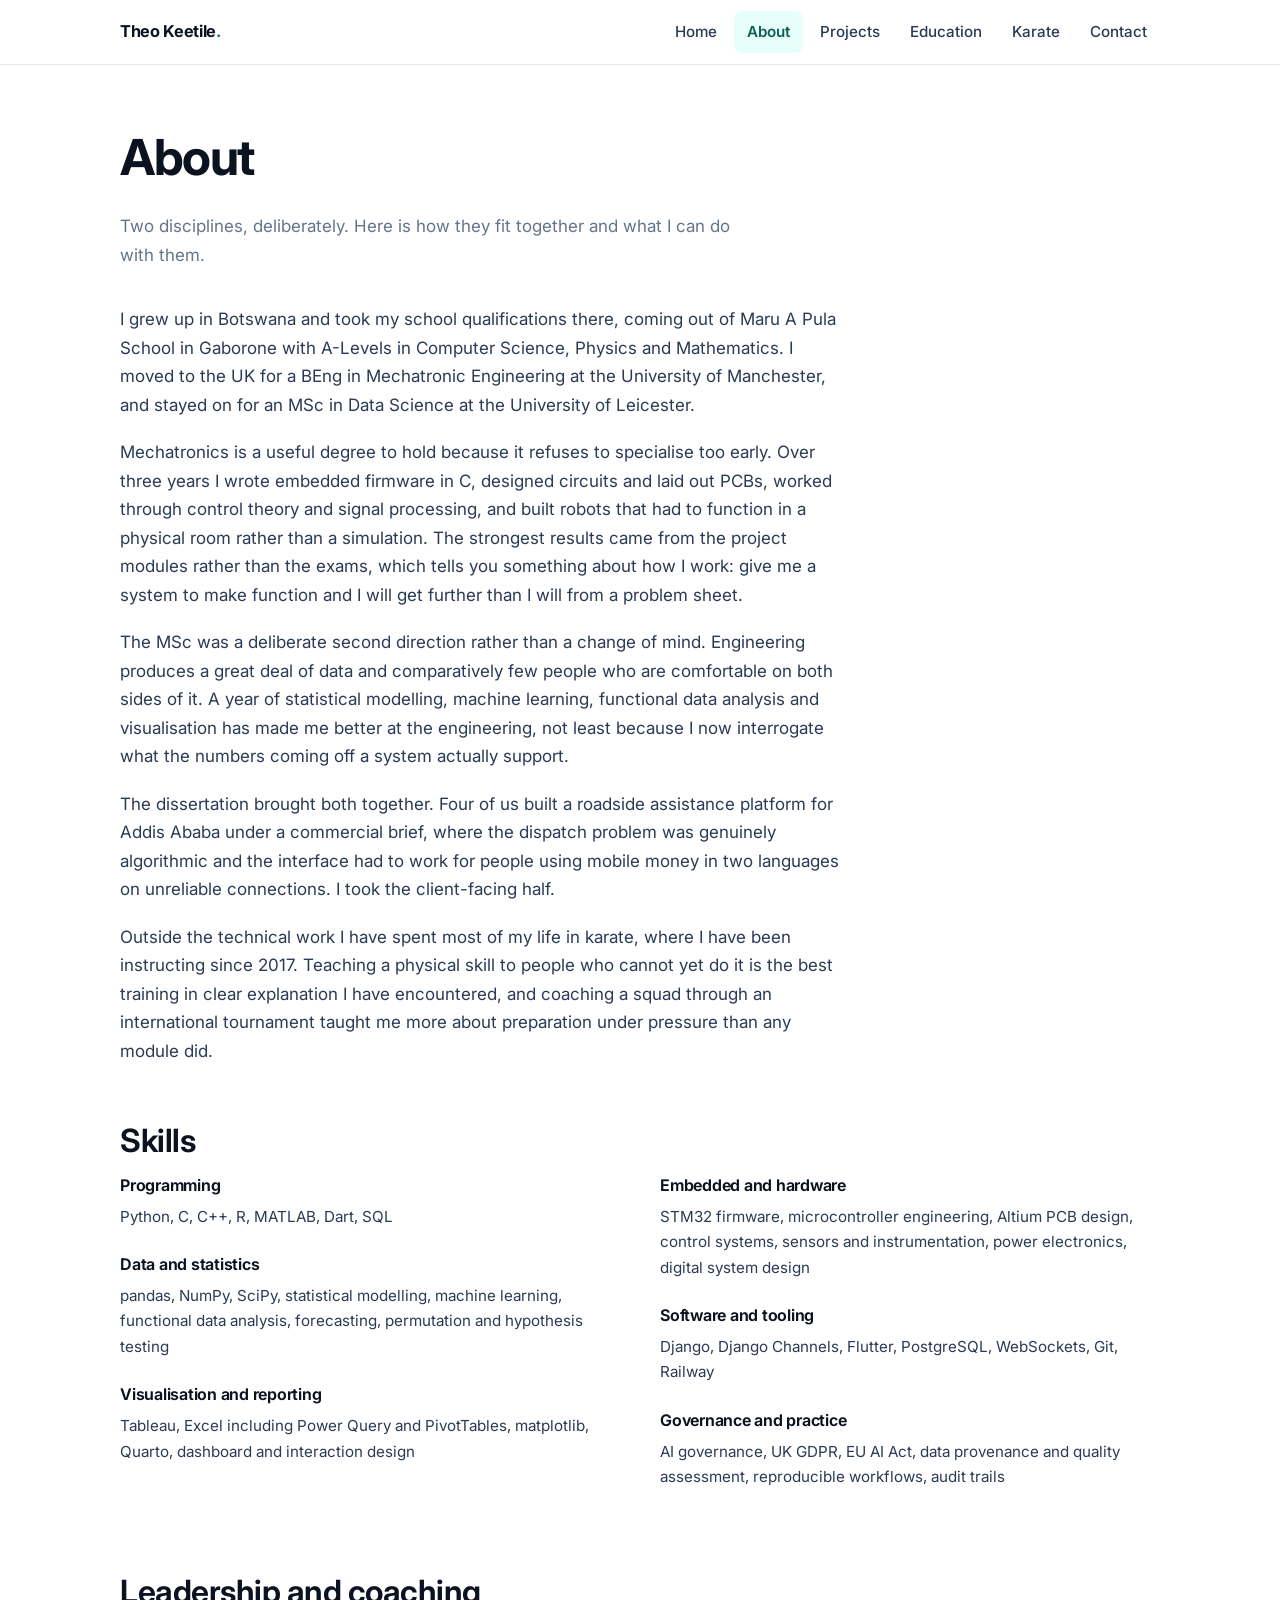
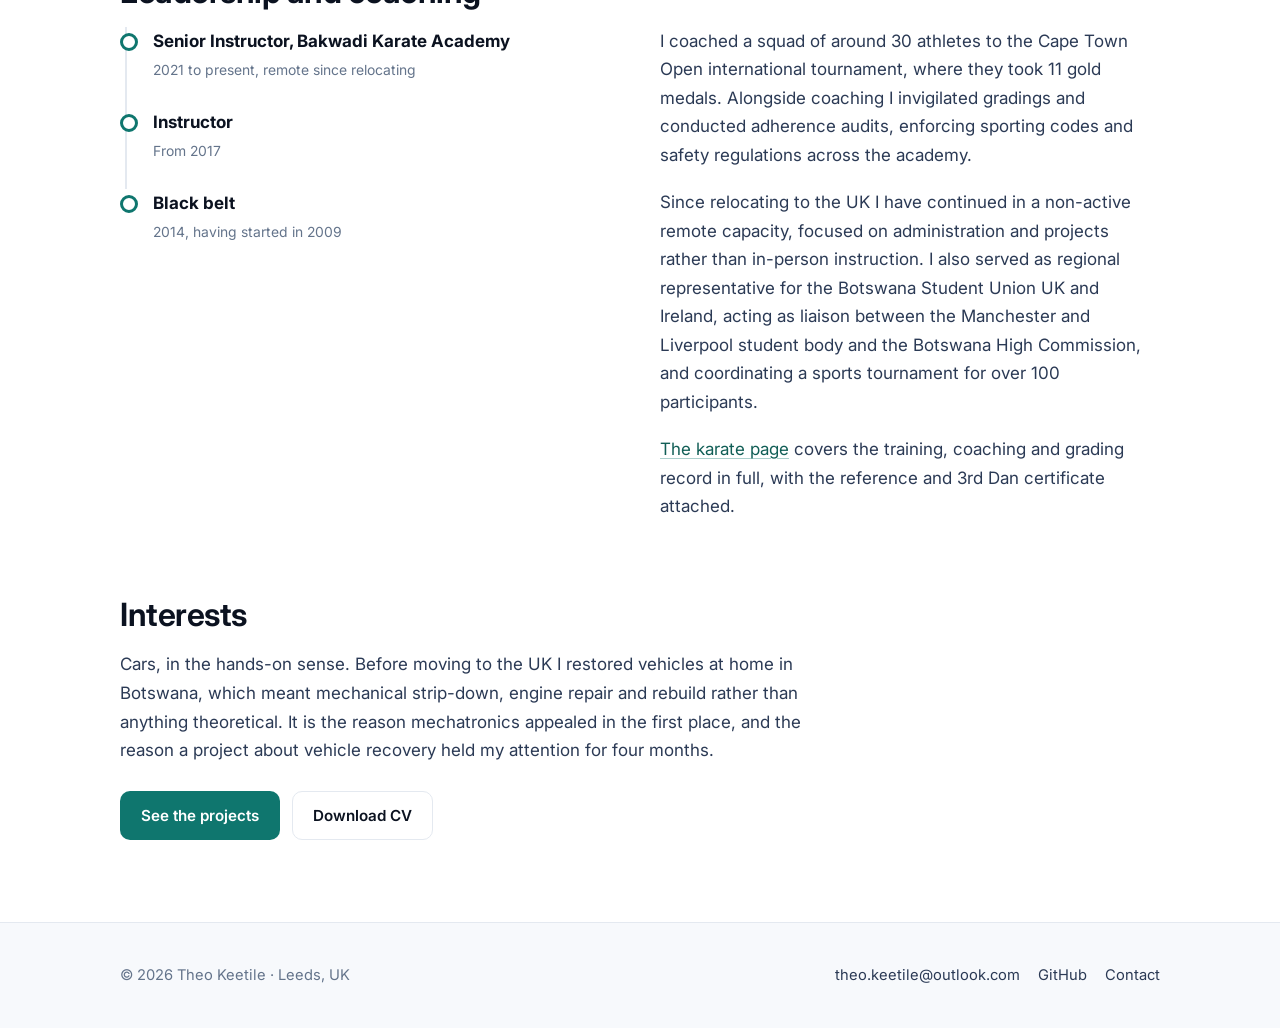
==== about.html @ 73e4ffbe "Initial portfolio site" ====
<!DOCTYPE html>
<html lang="en-GB">
<head>
<meta charset="utf-8">
<meta name="viewport" content="width=device-width, initial-scale=1">
<title>About - Theo Keetile</title>
<meta name="description" content="Background, skills and leadership experience of Theo Keetile, mechatronic engineer and data scientist based in Leeds.">
<link rel="preconnect" href="https://fonts.googleapis.com">
<link rel="preconnect" href="https://fonts.gstatic.com" crossorigin>
<link href="https://fonts.googleapis.com/css2?family=Inter:wght@400;500;600;700&display=swap" rel="stylesheet">
<link rel="stylesheet" href="assets/css/style.css">
</head>
<body>
<a class="skip" href="#main">Skip to content</a>

<header class="site-header">
  <div class="container nav">
    <a class="brand" href="index.html">Theo Keetile<span>.</span></a>
    <button class="nav-toggle" aria-expanded="false" aria-controls="nav-links" aria-label="Menu">Menu</button>
    <ul class="nav-links" id="nav-links">
      <li><a href="index.html">Home</a></li>
      <li><a href="about.html" aria-current="page">About</a></li>
      <li><a href="projects.html">Projects</a></li>
      <li><a href="certifications.html">Education</a></li>
      <li><a href="karate.html">Karate</a></li>
      <li><a href="contact.html">Contact</a></li>
    </ul>
  </div>
</header>

<main id="main">
<section class="section">
  <div class="container">

    <div class="section-head">
      <h1>About</h1>
      <p>Two disciplines, deliberately. Here is how they fit together and what I can do with them.</p>
    </div>

    <div class="prose">
      <p>I grew up in Botswana and took my school qualifications there, coming out of Maru A Pula School in Gaborone with A-Levels in Computer Science, Physics and Mathematics. I moved to the UK for a BEng in Mechatronic Engineering at the University of Manchester, and stayed on for an MSc in Data Science at the University of Leicester.</p>

      <p>Mechatronics is a useful degree to hold because it refuses to specialise too early. Over three years I wrote embedded firmware in C, designed circuits and laid out PCBs, worked through control theory and signal processing, and built robots that had to function in a physical room rather than a simulation. The strongest results came from the project modules rather than the exams, which tells you something about how I work: give me a system to make function and I will get further than I will from a problem sheet.</p>

      <p>The MSc was a deliberate second direction rather than a change of mind. Engineering produces a great deal of data and comparatively few people who are comfortable on both sides of it. A year of statistical modelling, machine learning, functional data analysis and visualisation has made me better at the engineering, not least because I now interrogate what the numbers coming off a system actually support.</p>

      <p>The dissertation brought both together. Four of us built a roadside assistance platform for Addis Ababa under a commercial brief, where the dispatch problem was genuinely algorithmic and the interface had to work for people using mobile money in two languages on unreliable connections. I took the client-facing half.</p>

      <p>Outside the technical work I have spent most of my life in karate, where I have been instructing since 2017. Teaching a physical skill to people who cannot yet do it is the best training in clear explanation I have encountered, and coaching a squad through an international tournament taught me more about preparation under pressure than any module did.</p>
    </div>

    <h2 style="margin-top:56px">Skills</h2>
    <div class="split">
      <div>
        <div class="skill-block">
          <h3>Programming</h3>
          <p>Python, C, C++, R, MATLAB, Dart, SQL</p>
        </div>
        <div class="skill-block">
          <h3>Data and statistics</h3>
          <p>pandas, NumPy, SciPy, statistical modelling, machine learning, functional data analysis, forecasting, permutation and hypothesis testing</p>
        </div>
        <div class="skill-block">
          <h3>Visualisation and reporting</h3>
          <p>Tableau, Excel including Power Query and PivotTables, matplotlib, Quarto, dashboard and interaction design</p>
        </div>
      </div>
      <div>
        <div class="skill-block">
          <h3>Embedded and hardware</h3>
          <p>STM32 firmware, microcontroller engineering, Altium PCB design, control systems, sensors and instrumentation, power electronics, digital system design</p>
        </div>
        <div class="skill-block">
          <h3>Software and tooling</h3>
          <p>Django, Django Channels, Flutter, PostgreSQL, WebSockets, Git, Railway</p>
        </div>
        <div class="skill-block">
          <h3>Governance and practice</h3>
          <p>AI governance, UK GDPR, EU AI Act, data provenance and quality assessment, reproducible workflows, audit trails</p>
        </div>
      </div>
    </div>

    <h2 style="margin-top:56px">Leadership and coaching</h2>
    <div class="split">
      <div>
        <ul class="timeline">
          <li><strong>Senior Instructor, Bakwadi Karate Academy</strong><span>2021 to present, remote since relocating</span></li>
          <li><strong>Instructor</strong><span>From 2017</span></li>
          <li><strong>Black belt</strong><span>2014, having started in 2009</span></li>
        </ul>
      </div>
      <div>
        <p>I coached a squad of around 30 athletes to the Cape Town Open international tournament, where they took 11 gold medals. Alongside coaching I invigilated gradings and conducted adherence audits, enforcing sporting codes and safety regulations across the academy.</p>
        <p>Since relocating to the UK I have continued in a non-active remote capacity, focused on administration and projects rather than in-person instruction. I also served as regional representative for the Botswana Student Union UK and Ireland, acting as liaison between the Manchester and Liverpool student body and the Botswana High Commission, and coordinating a sports tournament for over 100 participants.</p>
        <p><a href="karate.html">The karate page</a> covers the training, coaching and grading record in full, with the reference and 3rd Dan certificate attached.</p>
      </div>
    </div>

    <h2 style="margin-top:56px">Interests</h2>
    <div class="prose">
      <p>Cars, in the hands-on sense. Before moving to the UK I restored vehicles at home in Botswana, which meant mechanical strip-down, engine repair and rebuild rather than anything theoretical. It is the reason mechatronics appealed in the first place, and the reason a project about vehicle recovery held my attention for four months.</p>
    </div>

    <div class="btn-row">
      <a class="btn btn-primary" href="projects.html">See the projects</a>
      <a class="btn btn-ghost" href="assets/docs/Theo-Keetile-CV.pdf">Download CV</a>
    </div>

  </div>
</section>
</main>

<footer class="site-footer">
  <div class="container footer-grid">
    <div>&copy; 2026 Theo Keetile &middot; Leeds, UK</div>
    <div class="footer-links">
      <a href="mailto:theo.keetile@outlook.com">theo.keetile@outlook.com</a>
      <a href="https://github.com/TheoKeetile">GitHub</a>
      <a href="contact.html">Contact</a>
    </div>
  </div>
</footer>

<script>
(function () {
  var btn = document.querySelector('.nav-toggle');
  var list = document.getElementById('nav-links');
  if (!btn || !list) return;
  btn.addEventListener('click', function () {
    var open = list.classList.toggle('open');
    btn.setAttribute('aria-expanded', open ? 'true' : 'false');
  });
})();
</script>
</body>
</html>
---- assets/css/style.css ----
/* Theo Keetile - portfolio
   Plain CSS, no build step. */

:root {
  --ink: #0b1220;
  --text: #2b3a55;
  --muted: #64748b;
  --line: #e4e9f0;
  --bg: #ffffff;
  --bg-soft: #f7f9fc;
  --accent: #0f766e;
  --accent-dark: #115e56;
  --accent-soft: #e6fffa;
  --eng: #1d4ed8;
  --eng-soft: #eef4ff;
  --radius: 14px;
  --shadow: 0 1px 2px rgba(11, 18, 32, .04), 0 8px 24px rgba(11, 18, 32, .06);
  --maxw: 1080px;
}

* { box-sizing: border-box; }

html { -webkit-text-size-adjust: 100%; scroll-behavior: smooth; }

body {
  margin: 0;
  background: var(--bg);
  color: var(--text);
  font-family: 'Inter', -apple-system, BlinkMacSystemFont, 'Segoe UI', Roboto, Helvetica, Arial, sans-serif;
  font-size: 17px;
  line-height: 1.68;
  -webkit-font-smoothing: antialiased;
}

h1, h2, h3, h4 {
  color: var(--ink);
  line-height: 1.22;
  margin: 0 0 .5em;
  letter-spacing: -0.015em;
  font-weight: 650;
}

h1 { font-size: clamp(2.1rem, 5vw, 3.1rem); font-weight: 700; letter-spacing: -0.03em; }
h2 { font-size: clamp(1.5rem, 3vw, 2rem); }
h3 { font-size: 1.2rem; }

p { margin: 0 0 1.1em; }

a { color: var(--accent-dark); text-decoration-color: rgba(15, 118, 110, .35); text-underline-offset: 3px; }
a:hover { text-decoration-color: currentColor; }

img { max-width: 100%; height: auto; display: block; }

.container { width: 100%; max-width: var(--maxw); margin: 0 auto; padding: 0 20px; }

.skip {
  position: absolute; left: -9999px; top: 0; background: var(--ink); color: #fff;
  padding: 10px 16px; z-index: 100; border-radius: 0 0 8px 0;
}
.skip:focus { left: 0; }

/* ---------- header ---------- */

.site-header {
  position: sticky; top: 0; z-index: 50;
  background: rgba(255, 255, 255, .92);
  backdrop-filter: saturate(180%) blur(10px);
  border-bottom: 1px solid var(--line);
}

.nav {
  display: flex; align-items: center; justify-content: space-between;
  gap: 16px; min-height: 64px;
}

.brand {
  font-weight: 700; color: var(--ink); text-decoration: none;
  letter-spacing: -0.02em; font-size: 1.02rem; white-space: nowrap;
}
.brand span { color: var(--accent); }

.nav-links { display: flex; gap: 4px; align-items: center; list-style: none; margin: 0; padding: 0; }

.nav-links a {
  display: block; padding: 8px 13px; border-radius: 8px;
  color: var(--text); text-decoration: none; font-size: .95rem; font-weight: 500;
}
.nav-links a:hover { background: var(--bg-soft); color: var(--ink); }
.nav-links a[aria-current="page"] { color: var(--accent-dark); background: var(--accent-soft); font-weight: 600; }

.nav-toggle {
  display: none; background: none; border: 1px solid var(--line);
  border-radius: 8px; padding: 7px 10px; cursor: pointer; color: var(--ink);
}

@media (max-width: 760px) {
  .nav-toggle { display: block; }
  .nav-links {
    display: none; position: absolute; left: 0; right: 0; top: 100%;
    flex-direction: column; align-items: stretch; gap: 2px;
    background: #fff; border-bottom: 1px solid var(--line);
    padding: 10px 20px 16px; box-shadow: var(--shadow);
  }
  .nav-links.open { display: flex; }
  .nav-links a { padding: 11px 12px; }
}

/* ---------- buttons ---------- */

.btn {
  display: inline-flex; align-items: center; gap: 8px;
  padding: 11px 20px; border-radius: 10px;
  font-size: .95rem; font-weight: 600; text-decoration: none;
  border: 1px solid transparent; cursor: pointer; transition: .15s ease;
}
.btn-primary { background: var(--accent); color: #fff; }
.btn-primary:hover { background: var(--accent-dark); }
.btn-ghost { background: #fff; color: var(--ink); border-color: var(--line); }
.btn-ghost:hover { border-color: var(--muted); background: var(--bg-soft); }

.btn-row { display: flex; flex-wrap: wrap; gap: 12px; margin-top: 26px; }

/* ---------- hero ---------- */

.hero { padding: 68px 0 44px; }

.hero-grid {
  display: grid; grid-template-columns: 1.45fr 1fr; gap: 52px; align-items: center;
}

.eyebrow {
  display: inline-block; font-size: .78rem; font-weight: 700;
  letter-spacing: .1em; text-transform: uppercase; color: var(--accent);
  margin-bottom: 14px;
}

.hero h1 { margin-bottom: .35em; }

.hero-role {
  font-size: 1.22rem; color: var(--ink); font-weight: 600;
  margin: 0 0 .9em; letter-spacing: -0.01em;
}

.hero-edu {
  list-style: none; margin: 0 0 22px; padding: 0;
  font-size: .96rem; color: var(--muted);
}
.hero-edu li { padding-left: 18px; position: relative; margin-bottom: 4px; }
.hero-edu li::before {
  content: ""; position: absolute; left: 0; top: 11px;
  width: 6px; height: 6px; border-radius: 50%; background: var(--accent);
}

.lead { font-size: 1.05rem; }

.portrait-wrap { position: relative; }
.portrait-wrap img {
  border-radius: 18px; width: 100%;
  box-shadow: var(--shadow); border: 1px solid var(--line);
}

@media (max-width: 860px) {
  .hero { padding: 40px 0 30px; }
  .hero-grid { grid-template-columns: 1fr; gap: 32px; }
  .portrait-wrap { max-width: 260px; }
}

/* ---------- stats ---------- */

.stats { border-top: 1px solid var(--line); border-bottom: 1px solid var(--line); background: var(--bg-soft); }
.stats-grid { display: grid; grid-template-columns: repeat(3, 1fr); gap: 0; }
.stat { padding: 34px 28px; border-right: 1px solid var(--line); }
.stat:last-child { border-right: none; }
.stat-num {
  font-size: 2.1rem; font-weight: 700; color: var(--ink);
  letter-spacing: -0.03em; line-height: 1.1; margin-bottom: 8px;
}
.stat-label { font-size: .93rem; color: var(--muted); margin: 0; }

@media (max-width: 760px) {
  .stats-grid { grid-template-columns: 1fr; }
  .stat { border-right: none; border-bottom: 1px solid var(--line); padding: 24px 20px; }
  .stat:last-child { border-bottom: none; }
}

/* ---------- section ---------- */

.section { padding: 62px 0; }
.section-soft { background: var(--bg-soft); }

.section-head { max-width: 640px; margin-bottom: 36px; }
.section-head p { color: var(--muted); margin-bottom: 0; }

/* ---------- cards ---------- */

.card-grid { display: grid; grid-template-columns: repeat(3, 1fr); gap: 20px; }

.card {
  display: block; padding: 26px 24px; background: #fff;
  border: 1px solid var(--line); border-radius: var(--radius);
  text-decoration: none; color: inherit; transition: .18s ease;
}
.card:hover { border-color: var(--accent); box-shadow: var(--shadow); transform: translateY(-2px); }
.card h3 { margin-bottom: .35em; }
.card p { color: var(--muted); font-size: .95rem; margin-bottom: 0; }
.card-arrow { display: inline-block; margin-top: 14px; color: var(--accent-dark); font-weight: 600; font-size: .92rem; }

@media (max-width: 860px) { .card-grid { grid-template-columns: 1fr; } }

/* ---------- projects ---------- */

.track-head {
  display: flex; align-items: baseline; gap: 14px; flex-wrap: wrap;
  margin: 54px 0 10px; padding-bottom: 14px; border-bottom: 2px solid var(--ink);
}
.track-head:first-of-type { margin-top: 0; }
.track-head h2 { margin: 0; }
.track-head span { color: var(--muted); font-size: .92rem; }

.project {
  padding: 40px 0; border-bottom: 1px solid var(--line);
}
.project:last-child { border-bottom: none; }

.project-meta {
  font-size: .87rem; color: var(--muted); margin: 0 0 .5em;
  letter-spacing: .01em;
}
.project h3 { font-size: 1.42rem; margin-bottom: .45em; letter-spacing: -0.02em; }

.tools {
  font-size: .9rem; color: var(--text); background: var(--bg-soft);
  border-left: 3px solid var(--accent); padding: 9px 14px;
  border-radius: 0 8px 8px 0; margin: 0 0 1.2em;
}
.tools strong { color: var(--ink); }

.project-figure { margin: 0 0 24px; }
.project-figure img {
  border: 1px solid var(--line); border-radius: 12px;
  box-shadow: var(--shadow); width: 100%;
}
.project-figure figcaption {
  font-size: .85rem; color: var(--muted); margin-top: 10px; text-align: center;
}

.tags { display: flex; flex-wrap: wrap; gap: 7px; margin: 18px 0 0; padding: 0; list-style: none; }
.tags li {
  font-size: .8rem; padding: 4px 11px; border-radius: 999px;
  background: var(--accent-soft); color: var(--accent-dark); font-weight: 500;
}
.track-eng .tags li { background: var(--eng-soft); color: var(--eng); }
.track-eng .tools { border-left-color: var(--eng); }

.links { display: flex; flex-wrap: wrap; gap: 10px; margin-top: 20px; }
.link-chip {
  display: inline-flex; align-items: center; gap: 7px;
  font-size: .88rem; font-weight: 600; text-decoration: none;
  padding: 8px 15px; border-radius: 9px;
  border: 1px solid var(--line); color: var(--ink); background: #fff;
}
.link-chip:hover { border-color: var(--accent); color: var(--accent-dark); }
.link-chip::before { content: "↓"; font-weight: 700; color: var(--accent); }
.link-chip.ext::before { content: "↗"; }
.link-chip.code::before { content: "<>"; font-size: .78rem; letter-spacing: -.05em; }

/* phone screenshot strip */
.shots {
  display: grid; grid-auto-flow: column; grid-auto-columns: minmax(150px, 1fr);
  gap: 14px; overflow-x: auto; padding: 4px 4px 14px; margin: 0 0 22px;
  scroll-snap-type: x mandatory;
}
.shots figure { margin: 0; scroll-snap-align: start; }
.shots img {
  border: 1px solid var(--line); border-radius: 12px; width: 100%;
  box-shadow: var(--shadow);
}
.shots figcaption { font-size: .78rem; color: var(--muted); margin-top: 7px; text-align: center; }

/* ---------- tables ---------- */

.table-wrap { overflow-x: auto; border: 1px solid var(--line); border-radius: var(--radius); background: #fff; }

table { width: 100%; border-collapse: collapse; font-size: .94rem; }
caption { text-align: left; font-weight: 600; color: var(--ink); padding: 16px 18px 0; }
th, td { padding: 11px 18px; text-align: left; border-bottom: 1px solid var(--line); }
th { font-size: .8rem; text-transform: uppercase; letter-spacing: .06em; color: var(--muted); font-weight: 600; }
tbody tr:last-child td { border-bottom: none; }
td.num { text-align: right; font-variant-numeric: tabular-nums; white-space: nowrap; }

/* ---------- prose blocks ---------- */

.prose { max-width: 720px; }
.prose h2 { margin-top: 2em; }
.prose h2:first-child { margin-top: 0; }
.prose ul { padding-left: 20px; }
.prose li { margin-bottom: .45em; }

.split { display: grid; grid-template-columns: 1fr 1fr; gap: 40px; }
@media (max-width: 860px) { .split { grid-template-columns: 1fr; gap: 28px; } }

.skill-block { margin-bottom: 26px; }
.skill-block h3 { font-size: 1rem; margin-bottom: .5em; }
.skill-block p { color: var(--text); font-size: .95rem; margin: 0; }

.timeline { list-style: none; margin: 0; padding: 0; }
.timeline li {
  padding: 0 0 24px 26px; border-left: 2px solid var(--line);
  position: relative; margin-left: 5px;
}
.timeline li:last-child { border-left-color: transparent; padding-bottom: 0; }
.timeline li::before {
  content: ""; position: absolute; left: -7px; top: 6px;
  width: 12px; height: 12px; border-radius: 50%;
  background: #fff; border: 3px solid var(--accent);
}
.timeline strong { display: block; color: var(--ink); }
.timeline span { font-size: .87rem; color: var(--muted); }

/* ---------- contact ---------- */

.contact-list { list-style: none; margin: 0; padding: 0; }
.contact-list li {
  display: flex; gap: 14px; align-items: baseline;
  padding: 16px 0; border-bottom: 1px solid var(--line);
}
.contact-list li:last-child { border-bottom: none; }
.contact-list .k {
  flex: 0 0 96px; font-size: .8rem; text-transform: uppercase;
  letter-spacing: .06em; color: var(--muted); font-weight: 600;
}
.contact-list .v { font-size: 1.02rem; }

.callout {
  background: var(--accent-soft); border: 1px solid #b7ece3;
  border-radius: var(--radius); padding: 22px 24px; margin-top: 30px;
}
.callout p:last-child { margin-bottom: 0; }

/* ---------- footer ---------- */

.site-footer {
  border-top: 1px solid var(--line); background: var(--bg-soft);
  padding: 40px 0; margin-top: 20px; font-size: .92rem; color: var(--muted);
}
.footer-grid { display: flex; justify-content: space-between; gap: 20px; flex-wrap: wrap; align-items: center; }
.footer-links { display: flex; gap: 18px; flex-wrap: wrap; }
.site-footer a { color: var(--text); text-decoration: none; }
.site-footer a:hover { color: var(--accent-dark); text-decoration: underline; }

@media print {
  .site-header, .site-footer, .btn-row { display: none; }
}

/* ---------- featured app shot (home) ---------- */

.featured-shot { margin: 0; display: flex; flex-direction: column; align-items: center; }
.featured-shot img {
  width: 210px; max-width: 60%; border-radius: 16px;
  border: 1px solid var(--line); box-shadow: var(--shadow);
}
.featured-shot figcaption {
  font-size: .85rem; color: var(--muted); margin-top: 12px; text-align: center;
}

/* ---------- photo gallery ---------- */

.gallery { display: grid; grid-template-columns: repeat(3, 1fr); gap: 16px; margin: 0 0 8px; }
.gallery figure { margin: 0; }
.gallery img {
  width: 100%; aspect-ratio: 4 / 3; object-fit: cover; object-position: center 30%;
  border-radius: 12px; border: 1px solid var(--line); box-shadow: var(--shadow);
}
.gallery figcaption { font-size: .85rem; color: var(--muted); margin-top: 9px; }
@media (max-width: 860px) { .gallery { grid-template-columns: repeat(2, 1fr); gap: 12px; } }
@media (max-width: 520px) { .gallery { grid-template-columns: 1fr; } }

/* karate hero */
.karate-hero { display: grid; grid-template-columns: 1fr 1.3fr; gap: 44px; align-items: center; }
.karate-hero img { border-radius: 18px; border: 1px solid var(--line); box-shadow: var(--shadow); }
@media (max-width: 860px) {
  .karate-hero { grid-template-columns: 1fr; gap: 28px; }
  .karate-hero .karate-portrait { max-width: 280px; }
}

.rank-row { display: flex; flex-wrap: wrap; gap: 14px; margin: 26px 0 0; padding: 0; list-style: none; }
.rank-row li {
  flex: 1 1 150px; padding: 16px 18px; background: #fff;
  border: 1px solid var(--line); border-radius: var(--radius);
}
.rank-row strong { display: block; font-size: 1.35rem; color: var(--ink); letter-spacing: -.02em; }
.rank-row span { font-size: .87rem; color: var(--muted); }

blockquote.ref {
  margin: 0; padding: 22px 26px; background: var(--bg-soft);
  border-left: 3px solid var(--accent); border-radius: 0 12px 12px 0;
}
blockquote.ref p { font-size: 1.02rem; color: var(--ink); }
blockquote.ref p:last-child { margin-bottom: 0; }
blockquote.ref cite { display: block; font-style: normal; font-size: .88rem; color: var(--muted); margin-top: 12px; }

/* ---------- certificate grid ---------- */

.cert-grid { display: grid; grid-template-columns: repeat(3, 1fr); gap: 14px; }
.cert-grid a {
  display: block; padding: 16px 18px; background: #fff; text-decoration: none;
  border: 1px solid var(--line); border-radius: var(--radius); transition: .15s ease;
}
.cert-grid a:hover { border-color: var(--accent); box-shadow: var(--shadow); }
.cert-grid strong { display: block; color: var(--ink); font-size: .97rem; margin-bottom: 3px; }
.cert-grid span { font-size: .85rem; color: var(--muted); }
@media (max-width: 860px) { .cert-grid { grid-template-columns: repeat(2, 1fr); } }
@media (max-width: 520px) { .cert-grid { grid-template-columns: 1fr; } }

/* figure pairs: charts and diagrams, never cropped */
.figpair { display: grid; grid-template-columns: repeat(2, 1fr); gap: 18px; margin: 0 0 24px; }
.figpair figure { margin: 0; }
.figpair img {
  width: 100%; height: auto; aspect-ratio: auto; object-fit: contain;
  background: #fff; padding: 8px;
  border: 1px solid var(--line); border-radius: 12px; box-shadow: var(--shadow);
}
.figpair figcaption { font-size: .85rem; color: var(--muted); margin-top: 9px; }
@media (max-width: 700px) { .figpair { grid-template-columns: 1fr; } }
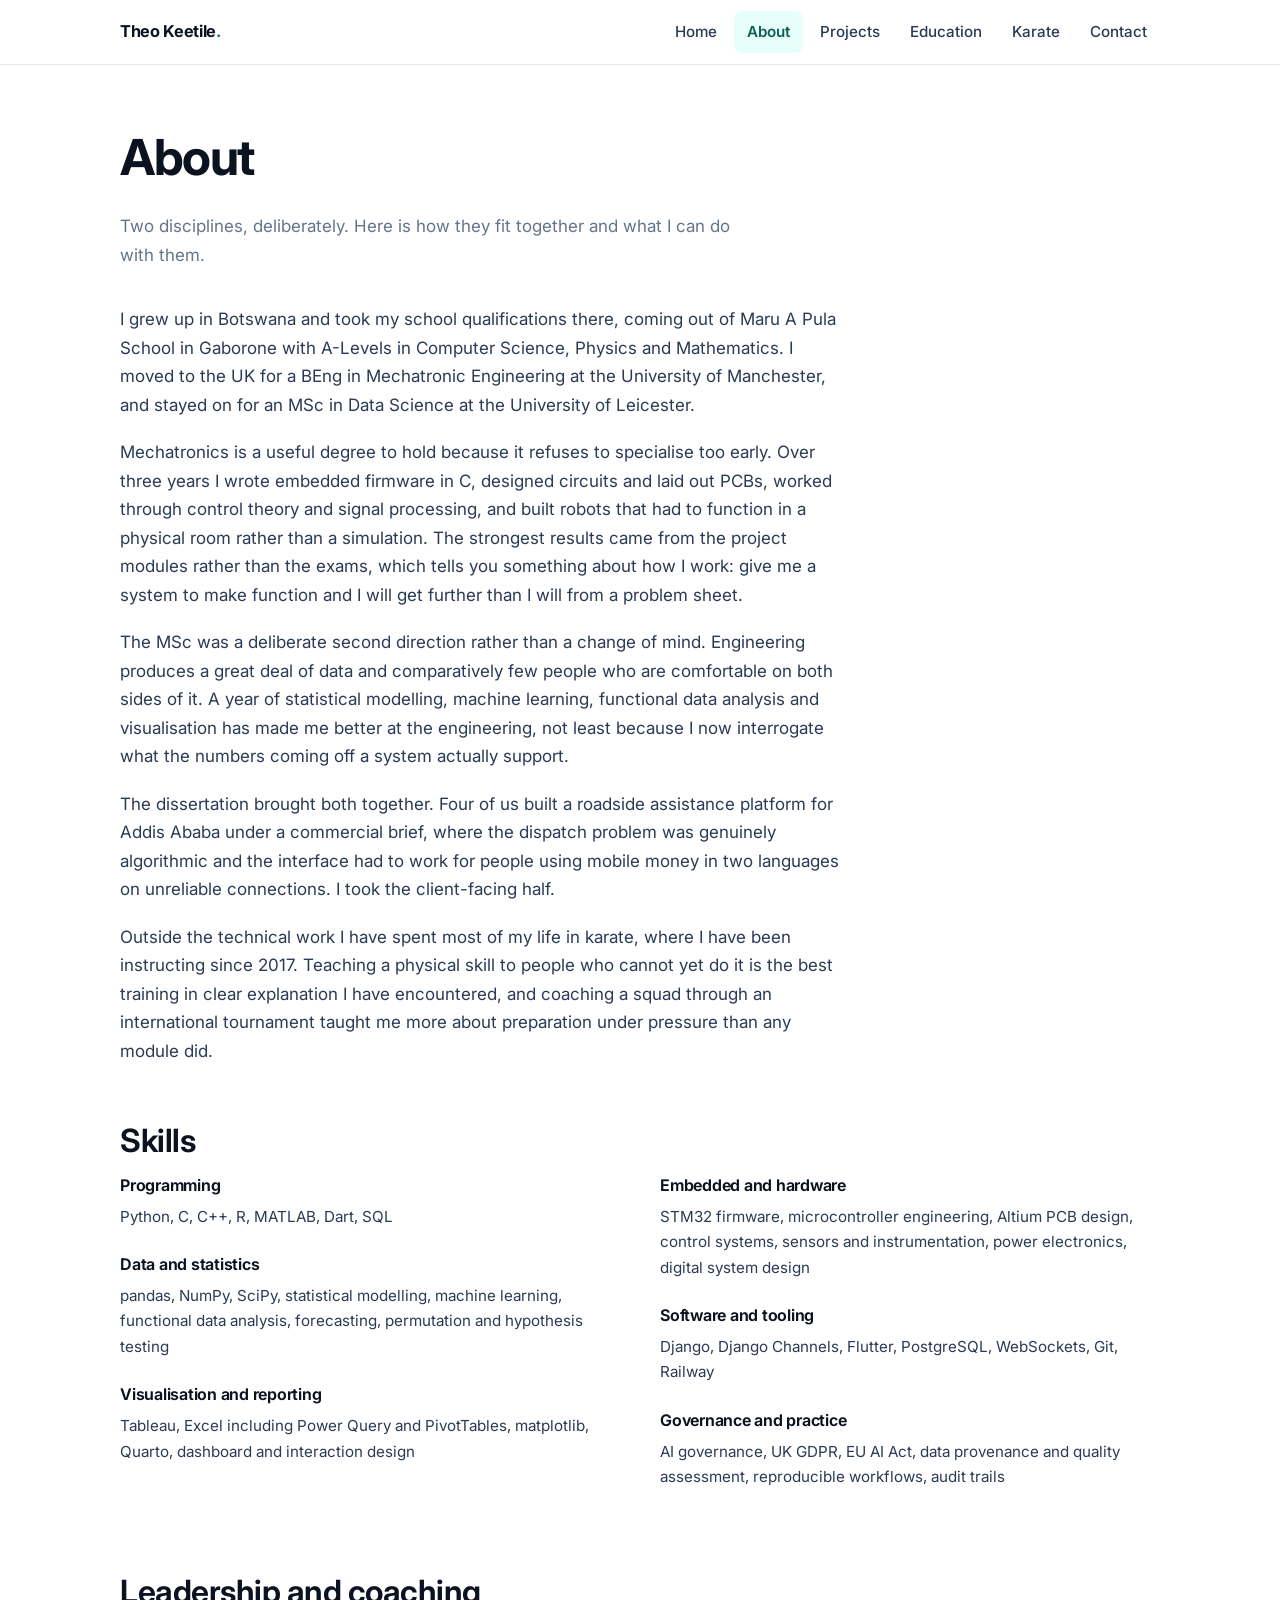
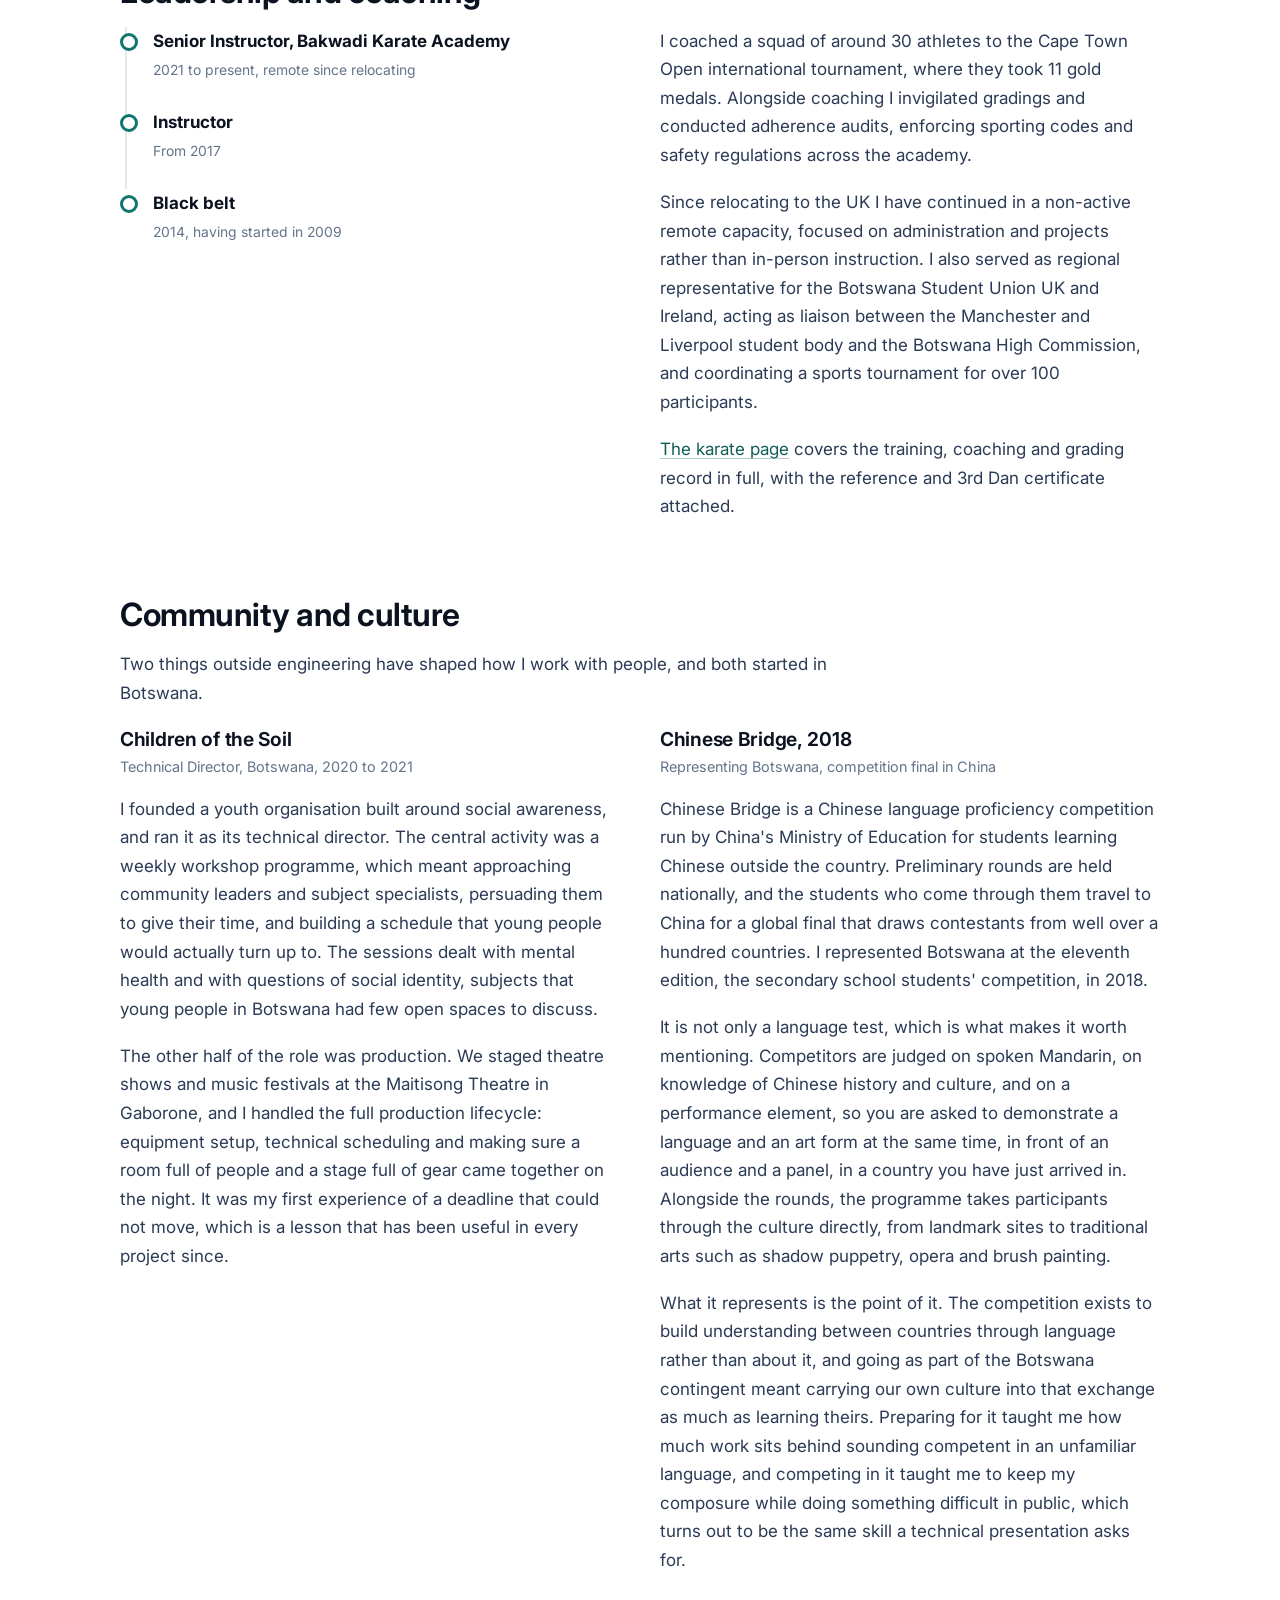
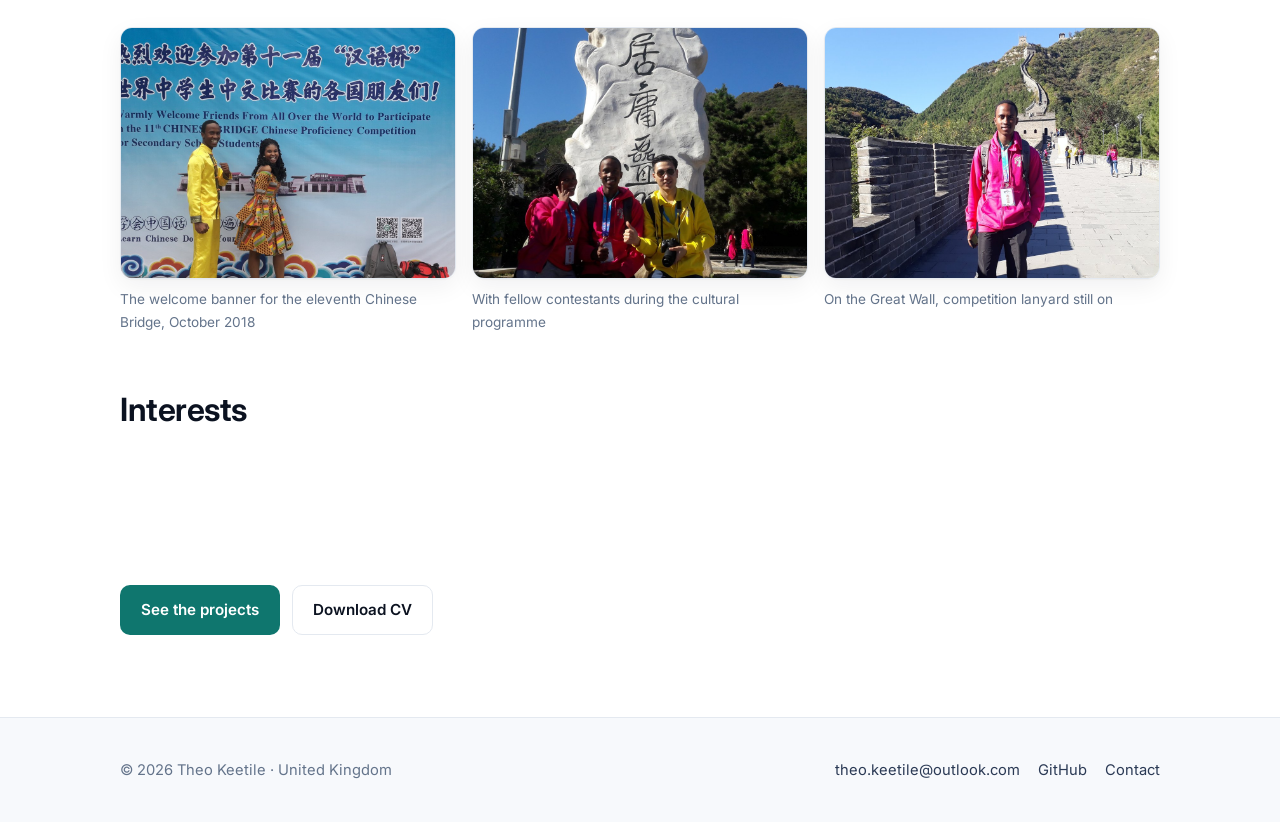
==== commit 2b904bff: "Add demo video, Chinese Bridge photos, ROC figure and interaction layer" ====
--- a/about.html
+++ b/about.html
@@ -4,7 +4,7 @@
 <meta charset="utf-8">
 <meta name="viewport" content="width=device-width, initial-scale=1">
 <title>About - Theo Keetile</title>
-<meta name="description" content="Background, skills and leadership experience of Theo Keetile, mechatronic engineer and data scientist based in Leeds.">
+<meta name="description" content="Background, skills, leadership, community work and cultural experience of Theo Keetile, mechatronic engineer and data scientist based in the UK.">
 <link rel="preconnect" href="https://fonts.googleapis.com">
 <link rel="preconnect" href="https://fonts.gstatic.com" crossorigin>
 <link href="https://fonts.googleapis.com/css2?family=Inter:wght@400;500;600;700&display=swap" rel="stylesheet">
@@ -97,6 +97,42 @@
       </div>
     </div>
 
+    <h2 style="margin-top:56px">Community and culture</h2>
+    <div class="prose">
+      <p>Two things outside engineering have shaped how I work with people, and both started in Botswana.</p>
+    </div>
+
+    <div class="split" style="margin-top:20px">
+      <div>
+        <h3>Children of the Soil</h3>
+        <p style="color:var(--muted);font-size:.9rem;margin-top:-.4em">Technical Director, Botswana, 2020 to 2021</p>
+        <p>I founded a youth organisation built around social awareness, and ran it as its technical director. The central activity was a weekly workshop programme, which meant approaching community leaders and subject specialists, persuading them to give their time, and building a schedule that young people would actually turn up to. The sessions dealt with mental health and with questions of social identity, subjects that young people in Botswana had few open spaces to discuss.</p>
+        <p>The other half of the role was production. We staged theatre shows and music festivals at the Maitisong Theatre in Gaborone, and I handled the full production lifecycle: equipment setup, technical scheduling and making sure a room full of people and a stage full of gear came together on the night. It was my first experience of a deadline that could not move, which is a lesson that has been useful in every project since.</p>
+      </div>
+      <div>
+        <h3>Chinese Bridge, 2018</h3>
+        <p style="color:var(--muted);font-size:.9rem;margin-top:-.4em">Representing Botswana, competition final in China</p>
+        <p>Chinese Bridge is a Chinese language proficiency competition run by China's Ministry of Education for students learning Chinese outside the country. Preliminary rounds are held nationally, and the students who come through them travel to China for a global final that draws contestants from well over a hundred countries. I represented Botswana at the eleventh edition, the secondary school students' competition, in 2018.</p>
+        <p>It is not only a language test, which is what makes it worth mentioning. Competitors are judged on spoken Mandarin, on knowledge of Chinese history and culture, and on a performance element, so you are asked to demonstrate a language and an art form at the same time, in front of an audience and a panel, in a country you have just arrived in. Alongside the rounds, the programme takes participants through the culture directly, from landmark sites to traditional arts such as shadow puppetry, opera and brush painting.</p>
+        <p>What it represents is the point of it. The competition exists to build understanding between countries through language rather than about it, and going as part of the Botswana contingent meant carrying our own culture into that exchange as much as learning theirs. Preparing for it taught me how much work sits behind sounding competent in an unfamiliar language, and competing in it taught me to keep my composure while doing something difficult in public, which turns out to be the same skill a technical presentation asks for.</p>
+      </div>
+    </div>
+
+    <div class="gallery" style="margin-top:34px">
+      <figure>
+        <img src="assets/img/chinese-bridge/welcome-banner.jpg" alt="Theo Keetile standing beside the official welcome banner for the eleventh Chinese Bridge Chinese Proficiency Competition for Secondary School Students" loading="lazy">
+        <figcaption>The welcome banner for the eleventh Chinese Bridge, October 2018</figcaption>
+      </figure>
+      <figure>
+        <img src="assets/img/chinese-bridge/contestants.jpg" alt="Three contestants in competition jackets at a stone monument at the Juyong Pass section of the Great Wall" loading="lazy">
+        <figcaption>With fellow contestants during the cultural programme</figcaption>
+      </figure>
+      <figure>
+        <img src="assets/img/chinese-bridge/great-wall.jpg" alt="Theo Keetile on the Great Wall of China wearing a competition lanyard" loading="lazy">
+        <figcaption>On the Great Wall, competition lanyard still on</figcaption>
+      </figure>
+    </div>
+
     <h2 style="margin-top:56px">Interests</h2>
     <div class="prose">
       <p>Cars, in the hands-on sense. Before moving to the UK I restored vehicles at home in Botswana, which meant mechanical strip-down, engine repair and rebuild rather than anything theoretical. It is the reason mechatronics appealed in the first place, and the reason a project about vehicle recovery held my attention for four months.</p>
@@ -113,7 +149,7 @@
 
 <footer class="site-footer">
   <div class="container footer-grid">
-    <div>&copy; 2026 Theo Keetile &middot; Leeds, UK</div>
+    <div>&copy; 2026 Theo Keetile &middot; United Kingdom</div>
     <div class="footer-links">
       <a href="mailto:theo.keetile@outlook.com">theo.keetile@outlook.com</a>
       <a href="https://github.com/TheoKeetile">GitHub</a>
@@ -122,16 +158,6 @@
   </div>
 </footer>
 
-<script>
-(function () {
-  var btn = document.querySelector('.nav-toggle');
-  var list = document.getElementById('nav-links');
-  if (!btn || !list) return;
-  btn.addEventListener('click', function () {
-    var open = list.classList.toggle('open');
-    btn.setAttribute('aria-expanded', open ? 'true' : 'false');
-  });
-})();
-</script>
+<script src="assets/js/site.js" defer></script>
 </body>
 </html>
--- a/assets/css/style.css
+++ b/assets/css/style.css
@@ -422,3 +422,187 @@
 }
 .figpair figcaption { font-size: .85rem; color: var(--muted); margin-top: 9px; }
 @media (max-width: 700px) { .figpair { grid-template-columns: 1fr; } }
+
+/* ============================================================
+   Interaction layer
+   ============================================================ */
+
+/* stat kicker: names what each headline figure refers to */
+.stat-kicker {
+  display: block; font-size: .74rem; font-weight: 700;
+  letter-spacing: .11em; text-transform: uppercase;
+  color: var(--accent); margin-bottom: 10px;
+}
+
+/* ---------- image hover: lift, zoom, sharpen ---------- */
+
+.shots figure,
+.gallery figure,
+.figpair figure,
+.project-figure { position: relative; }
+
+.shots img,
+.gallery img,
+.figpair img,
+.project-figure img,
+.featured-shot img,
+.portrait-wrap img,
+.karate-hero img {
+  cursor: zoom-in;
+  transition: transform .38s cubic-bezier(.2, .7, .3, 1),
+              box-shadow .38s ease,
+              border-color .38s ease;
+  will-change: transform;
+}
+
+.shots figure:hover img,
+.gallery figure:hover img,
+.figpair figure:hover img,
+.project-figure:hover img,
+.featured-shot:hover img {
+  transform: translateY(-6px) scale(1.035);
+  box-shadow: 0 18px 44px rgba(11, 18, 32, .18);
+  border-color: var(--accent);
+  position: relative;
+  z-index: 2;
+}
+
+.portrait-wrap img:hover,
+.karate-hero img:hover {
+  transform: translateY(-4px) scale(1.015);
+  box-shadow: 0 18px 44px rgba(11, 18, 32, .16);
+}
+
+/* caption strengthens with the image */
+.shots figcaption,
+.gallery figcaption,
+.figpair figcaption,
+.project-figure figcaption {
+  transition: color .3s ease;
+}
+.shots figure:hover figcaption,
+.gallery figure:hover figcaption,
+.figpair figure:hover figcaption,
+.project-figure:hover figcaption {
+  color: var(--ink);
+}
+
+/* a quiet hint that an image opens */
+.zoom-hint {
+  position: absolute; top: 10px; right: 10px;
+  width: 30px; height: 30px; border-radius: 8px;
+  background: rgba(11, 18, 32, .62); color: #fff;
+  display: flex; align-items: center; justify-content: center;
+  font-size: .95rem; line-height: 1; opacity: 0;
+  transition: opacity .28s ease; pointer-events: none;
+  backdrop-filter: blur(3px);
+}
+figure:hover > .zoom-hint { opacity: 1; }
+
+/* ---------- lightbox ---------- */
+
+.lightbox {
+  position: fixed; inset: 0; z-index: 200;
+  display: flex; flex-direction: column;
+  align-items: center; justify-content: center;
+  gap: 18px; padding: 40px 24px;
+  background: rgba(8, 13, 24, .93);
+  opacity: 0; visibility: hidden;
+  transition: opacity .28s ease, visibility .28s ease;
+  cursor: zoom-out;
+}
+.lightbox.open { opacity: 1; visibility: visible; }
+
+.lightbox img {
+  max-width: min(1100px, 92vw); max-height: 78vh;
+  width: auto; height: auto;
+  border-radius: 12px; background: #fff;
+  box-shadow: 0 30px 80px rgba(0, 0, 0, .5);
+  transform: scale(.96); transition: transform .28s cubic-bezier(.2,.7,.3,1);
+}
+.lightbox.open img { transform: scale(1); }
+
+.lightbox-caption {
+  color: #e8edf5; font-size: .96rem; text-align: center;
+  max-width: 680px; margin: 0; line-height: 1.5;
+}
+
+.lightbox-close {
+  position: absolute; top: 18px; right: 22px;
+  width: 42px; height: 42px; border-radius: 10px;
+  background: rgba(255, 255, 255, .12); color: #fff;
+  border: 1px solid rgba(255, 255, 255, .22);
+  font-size: 1.3rem; line-height: 1; cursor: pointer;
+  transition: background .2s ease;
+}
+.lightbox-close:hover { background: rgba(255, 255, 255, .24); }
+
+.lightbox-hint {
+  position: absolute; bottom: 18px; left: 0; right: 0;
+  text-align: center; color: rgba(232, 237, 245, .55); font-size: .8rem;
+}
+
+body.lightbox-open { overflow: hidden; }
+
+/* ---------- scroll reveal ---------- */
+
+.reveal {
+  opacity: 0; transform: translateY(18px);
+  transition: opacity .6s ease, transform .6s cubic-bezier(.2, .7, .3, 1);
+}
+.reveal.shown { opacity: 1; transform: none; }
+
+/* ---------- small polish ---------- */
+
+.nav-links a { transition: background .2s ease, color .2s ease; }
+
+.link-chip { transition: border-color .2s ease, color .2s ease, transform .2s ease, box-shadow .2s ease; }
+.link-chip:hover { transform: translateY(-2px); box-shadow: var(--shadow); }
+
+.tags li { transition: transform .2s ease; }
+.tags li:hover { transform: translateY(-2px); }
+
+.rank-row li { transition: transform .25s ease, border-color .25s ease, box-shadow .25s ease; }
+.rank-row li:hover { transform: translateY(-3px); border-color: var(--accent); box-shadow: var(--shadow); }
+
+.cert-grid a { transition: border-color .18s ease, box-shadow .18s ease, transform .18s ease; }
+.cert-grid a:hover { transform: translateY(-2px); }
+
+.stat { transition: background .3s ease; }
+.stat:hover { background: #fff; }
+
+.btn { transition: background .18s ease, border-color .18s ease, transform .18s ease, box-shadow .18s ease; }
+.btn:hover { transform: translateY(-2px); box-shadow: var(--shadow); }
+
+/* ---------- respect reduced motion ---------- */
+
+@media (prefers-reduced-motion: reduce) {
+  * { animation-duration: .01ms !important; animation-iteration-count: 1 !important;
+      transition-duration: .01ms !important; scroll-behavior: auto !important; }
+  .reveal { opacity: 1; transform: none; }
+  .shots figure:hover img,
+  .gallery figure:hover img,
+  .figpair figure:hover img,
+  .project-figure:hover img,
+  .featured-shot:hover img,
+  .portrait-wrap img:hover,
+  .karate-hero img:hover { transform: none; }
+}
+
+/* the sticky header uses backdrop-filter, which composites above the
+   overlay in some engines; take it out of the way while zoomed */
+body.lightbox-open .site-header { visibility: hidden; }
+
+/* ---------- video ---------- */
+
+.video-figure { margin: 0 0 26px; }
+.video-figure video {
+  display: block; margin: 0 auto;
+  max-width: 100%; max-height: 70vh; width: auto; height: auto;
+  background: #0b1220; border-radius: 12px;
+  border: 1px solid var(--line); box-shadow: var(--shadow);
+}
+.video-figure figcaption {
+  font-size: .85rem; color: var(--muted); margin-top: 11px; text-align: center;
+}
+.video-fallback { font-size: .9rem; color: var(--muted); text-align: center; padding: 14px; }
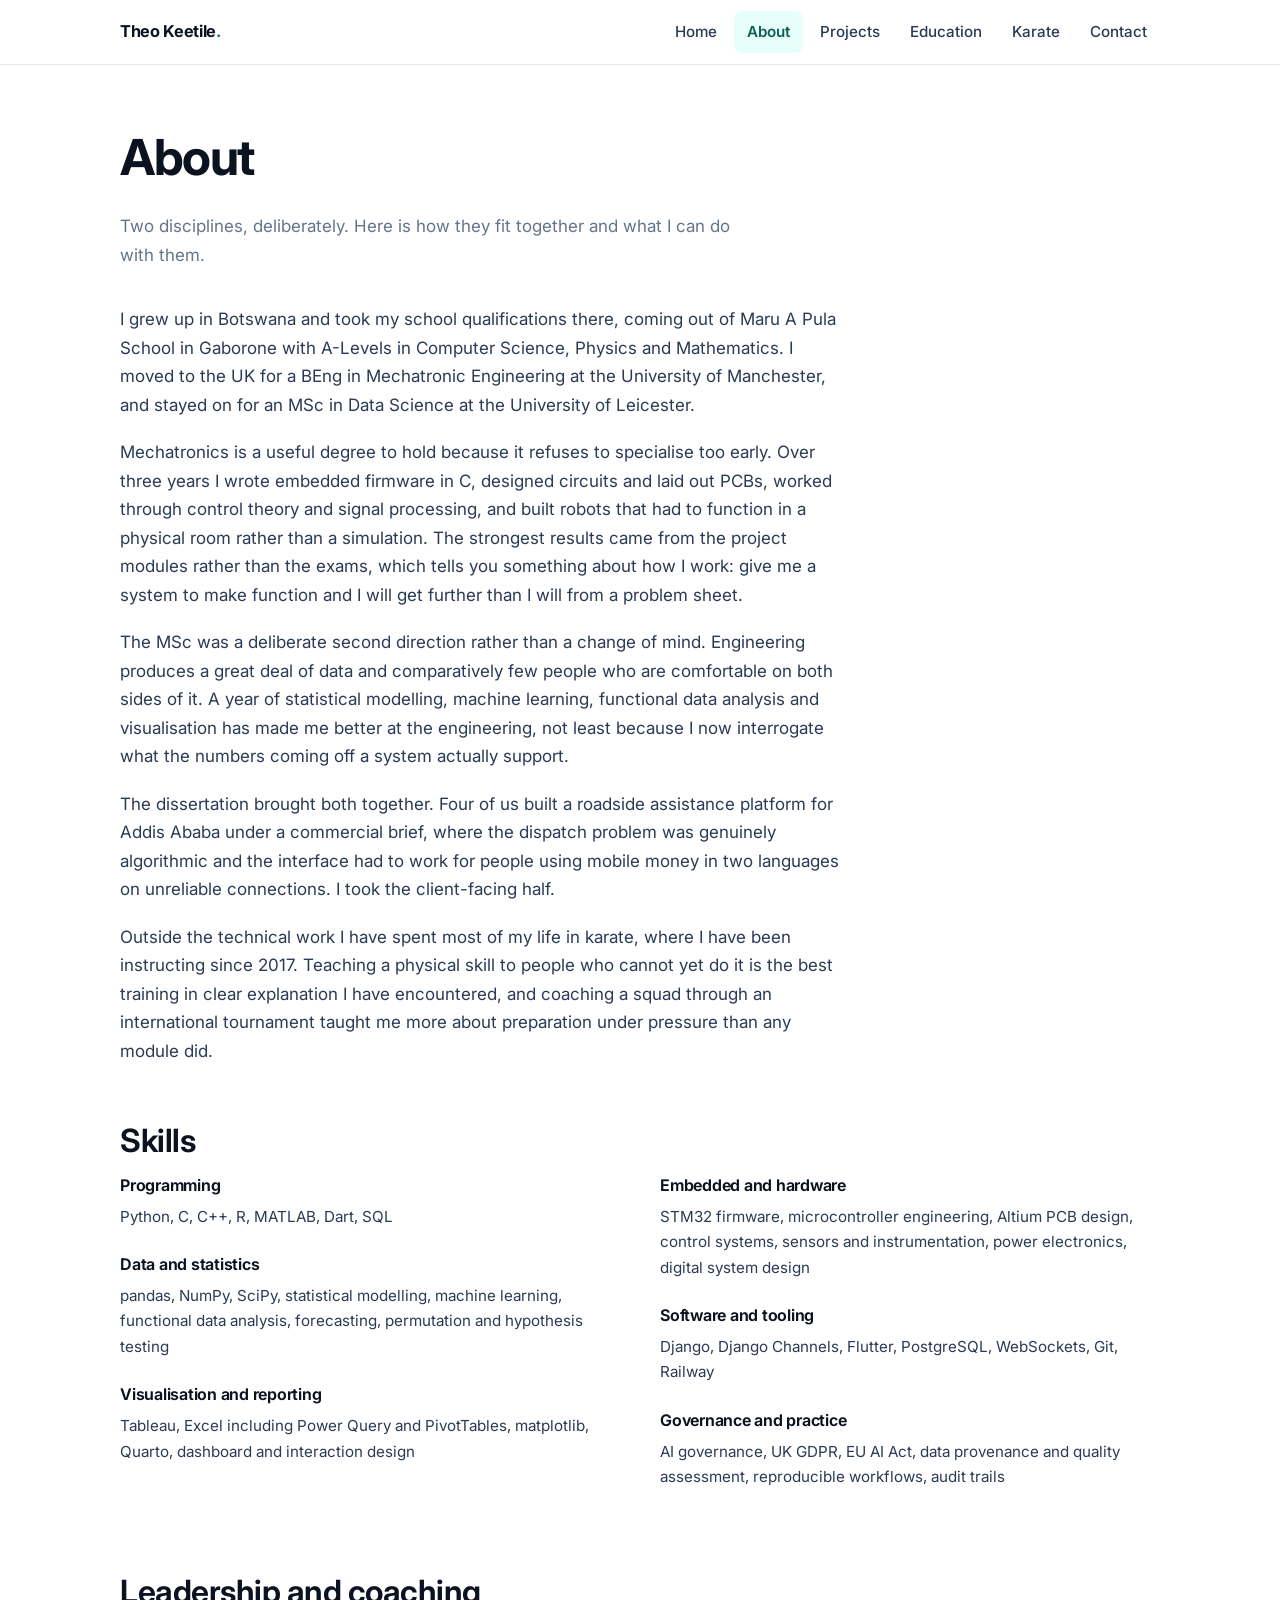
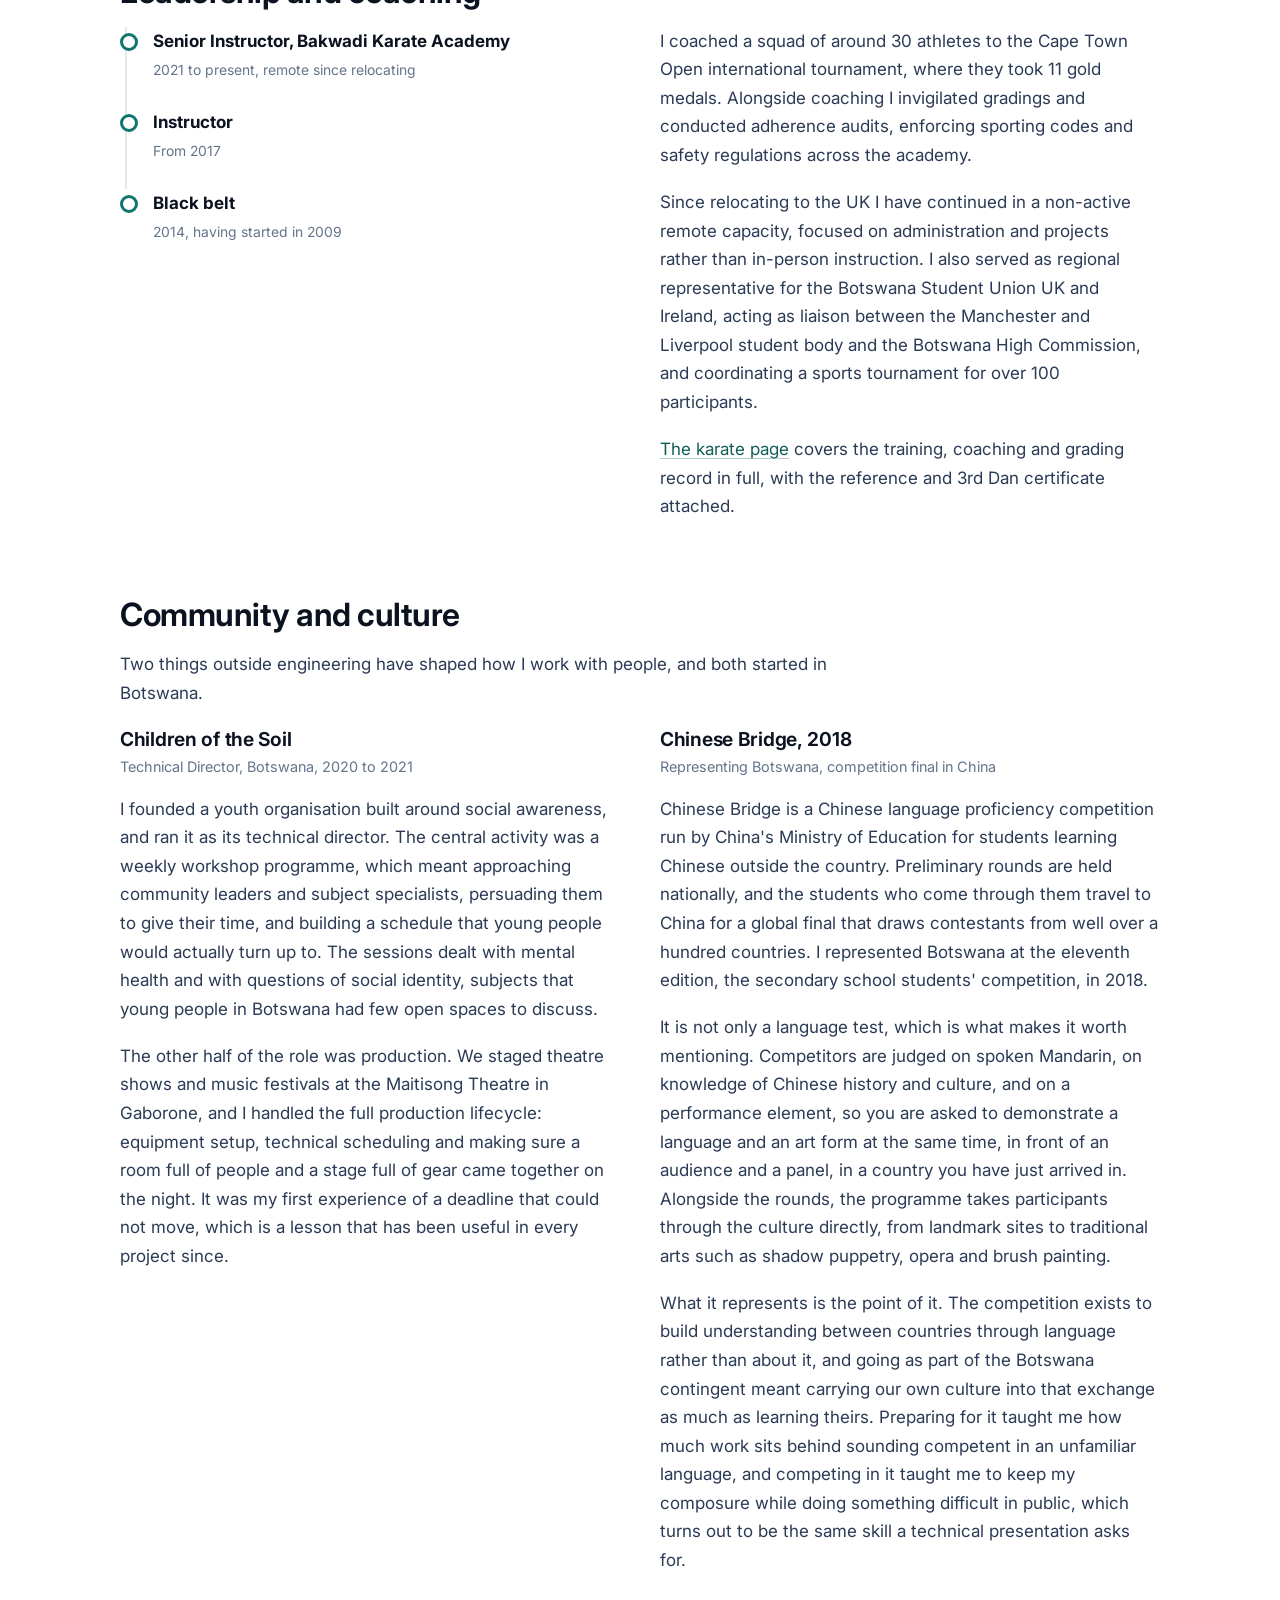
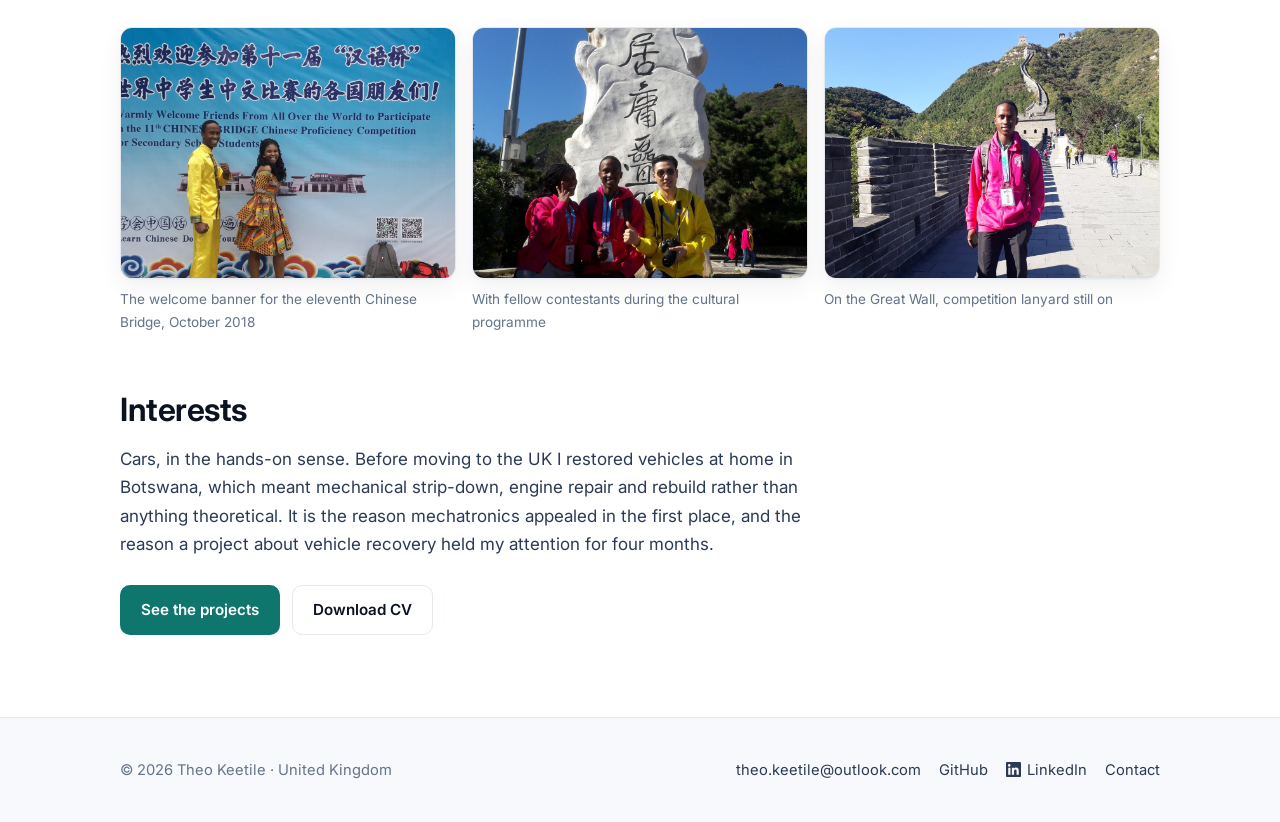
==== commit 51a5d3d2: "Add LinkedIn button, Botswana licence and languages" ====
--- a/about.html
+++ b/about.html
@@ -152,7 +152,8 @@
     <div>&copy; 2026 Theo Keetile &middot; United Kingdom</div>
     <div class="footer-links">
       <a href="mailto:theo.keetile@outlook.com">theo.keetile@outlook.com</a>
-      <a href="https://github.com/TheoKeetile">GitHub</a>
+      <a href="https://github.com/TheoKeetile" rel="noopener">GitHub</a>
+      <a href="https://www.linkedin.com/in/theo-keetile-388113287/" rel="noopener"><svg viewBox="0 0 24 24" fill="currentColor" aria-hidden="true" focusable="false"><path d="M20.45 20.45h-3.56v-5.57c0-1.33-.03-3.04-1.85-3.04-1.86 0-2.14 1.45-2.14 2.94v5.67H9.35V9h3.41v1.56h.04c.48-.9 1.64-1.85 3.37-1.85 3.6 0 4.27 2.37 4.27 5.45v6.29zM5.34 7.43a2.07 2.07 0 1 1 0-4.13 2.07 2.07 0 0 1 0 4.13zM7.12 20.45H3.56V9h3.56v11.45zM22.22 0H1.77C.79 0 0 .77 0 1.72v20.56C0 23.23.79 24 1.77 24h20.45c.98 0 1.78-.77 1.78-1.72V1.72C24 .77 23.2 0 22.22 0z"/></svg>LinkedIn</a>
       <a href="contact.html">Contact</a>
     </div>
   </div>
--- a/assets/css/style.css
+++ b/assets/css/style.css
@@ -606,3 +606,14 @@
   font-size: .85rem; color: var(--muted); margin-top: 11px; text-align: center;
 }
 .video-fallback { font-size: .9rem; color: var(--muted); text-align: center; padding: 14px; }
+
+/* ---------- LinkedIn ---------- */
+
+.btn svg, .footer-links svg { flex: none; }
+.btn svg { width: 17px; height: 17px; }
+
+.btn-linkedin { background: #0A66C2; color: #fff; border-color: #0A66C2; }
+.btn-linkedin:hover { background: #084d93; border-color: #084d93; color: #fff; }
+
+.footer-links a { display: inline-flex; align-items: center; gap: 6px; }
+.footer-links svg { width: 15px; height: 15px; }
